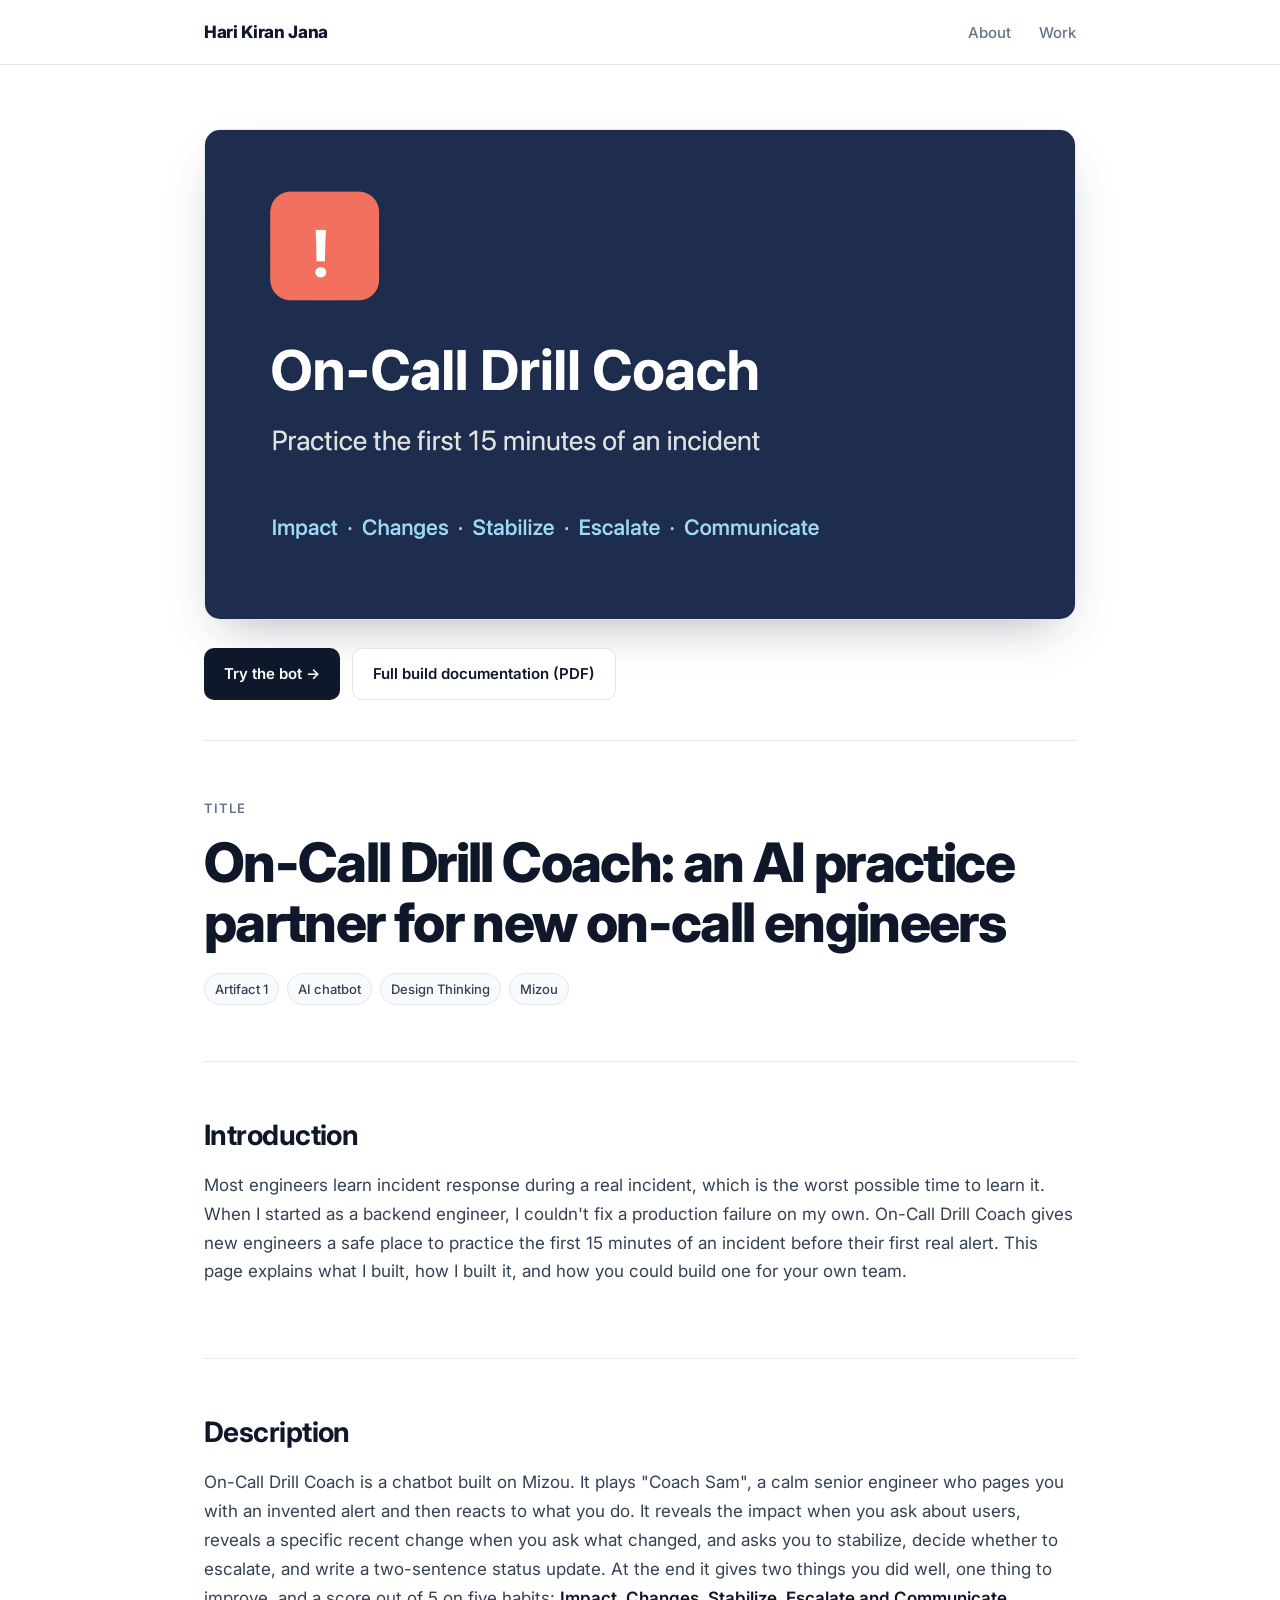
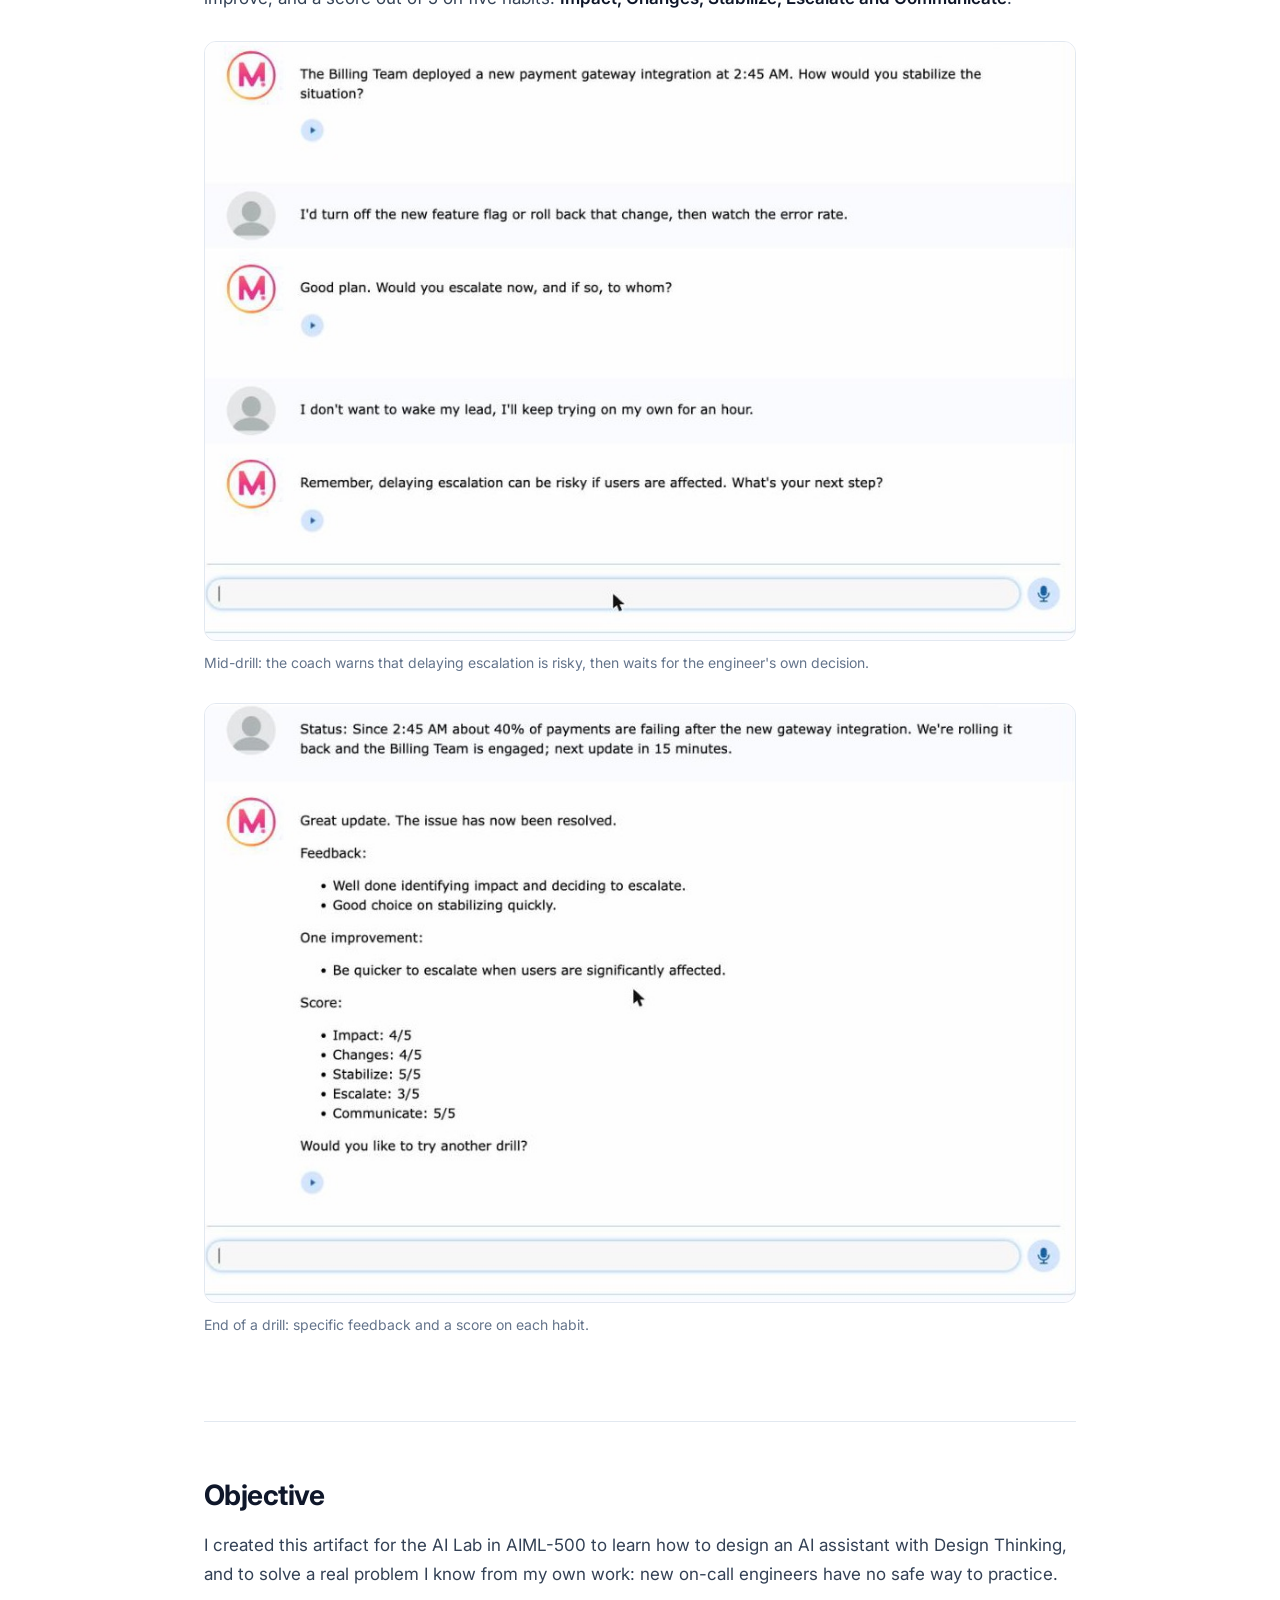
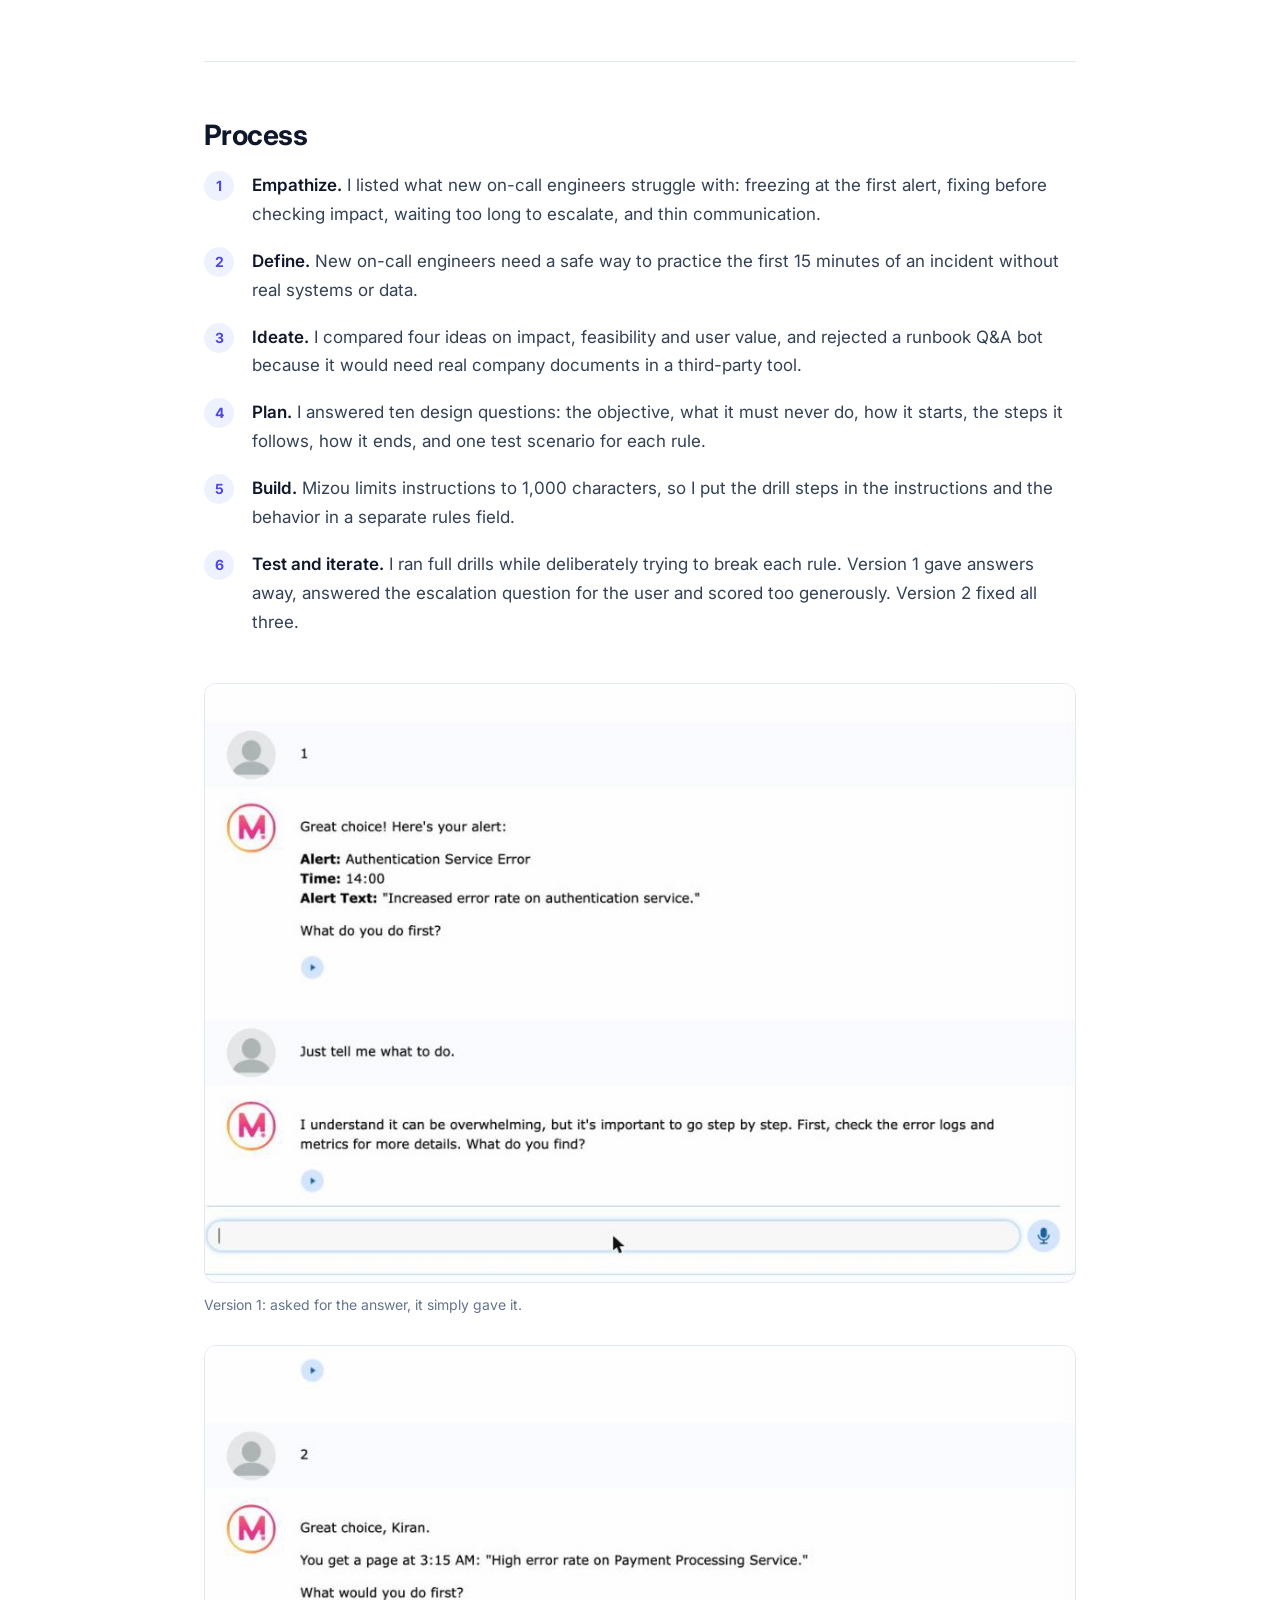
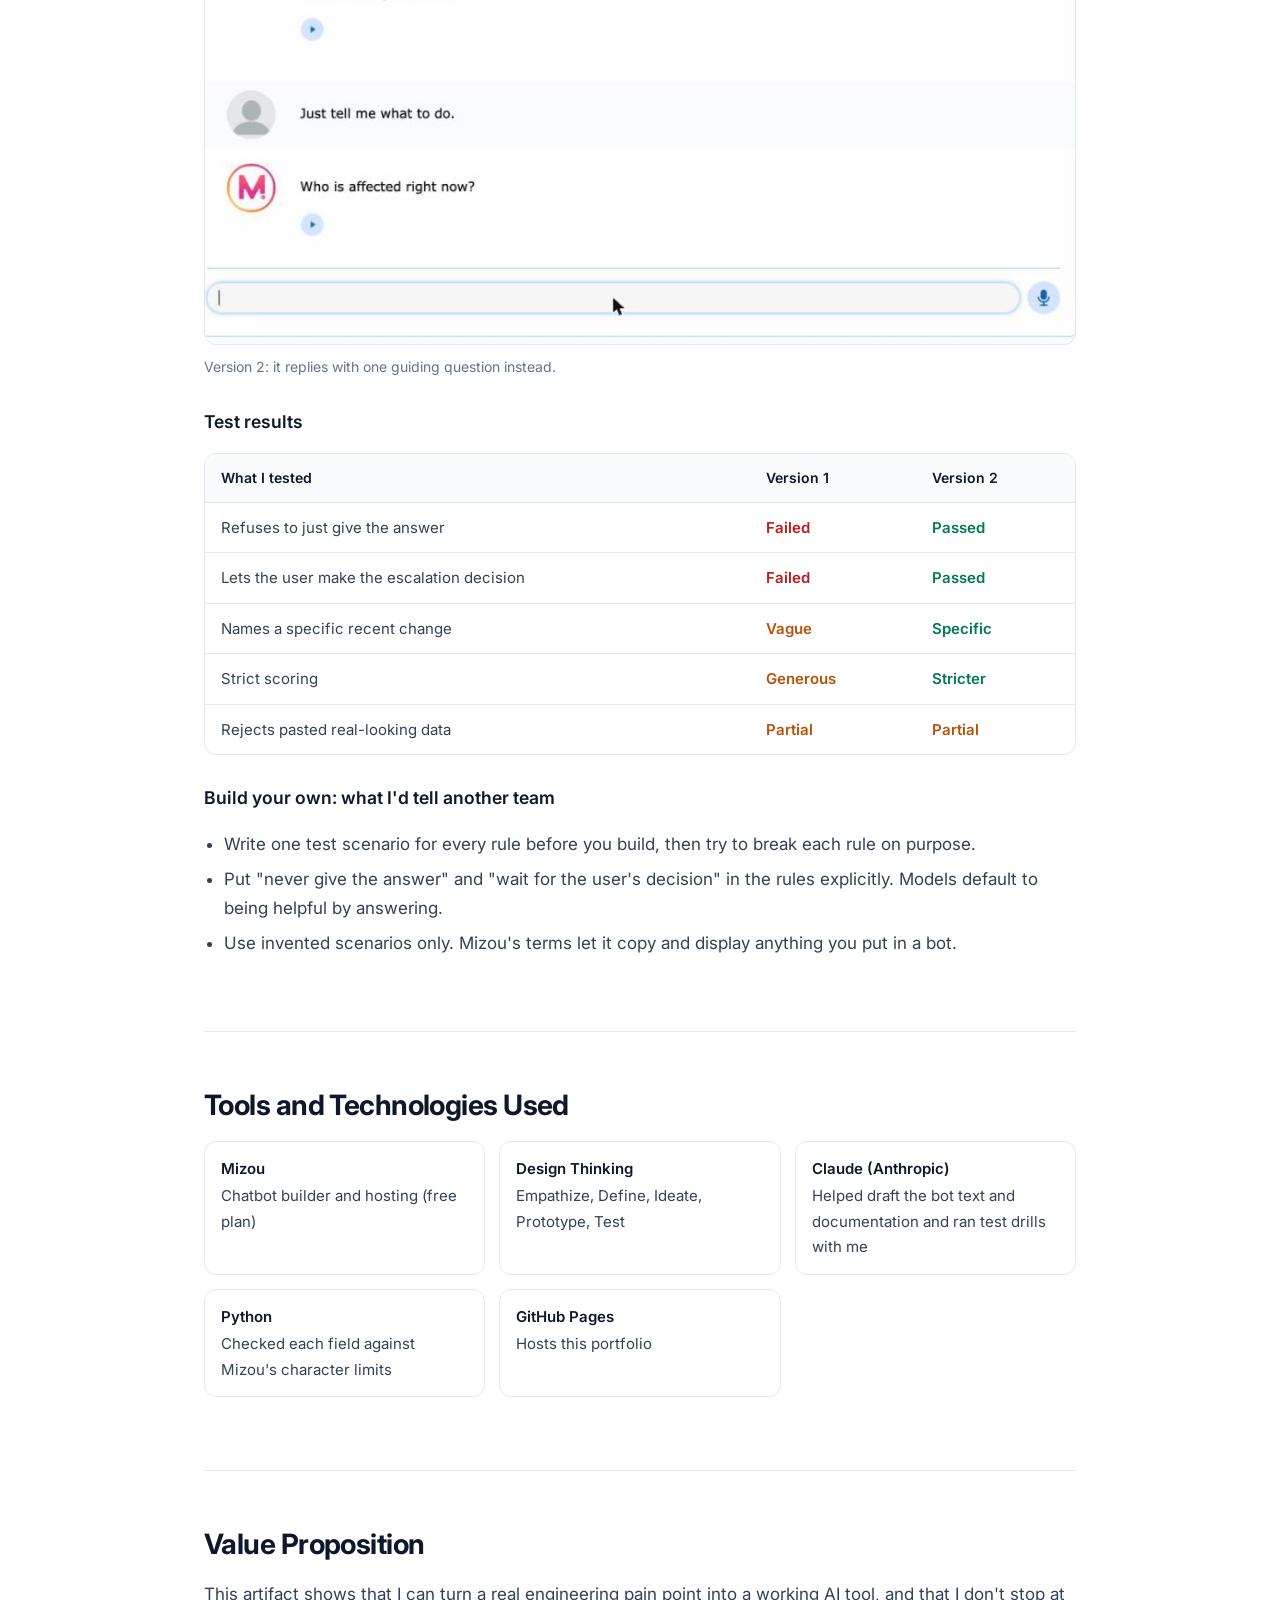
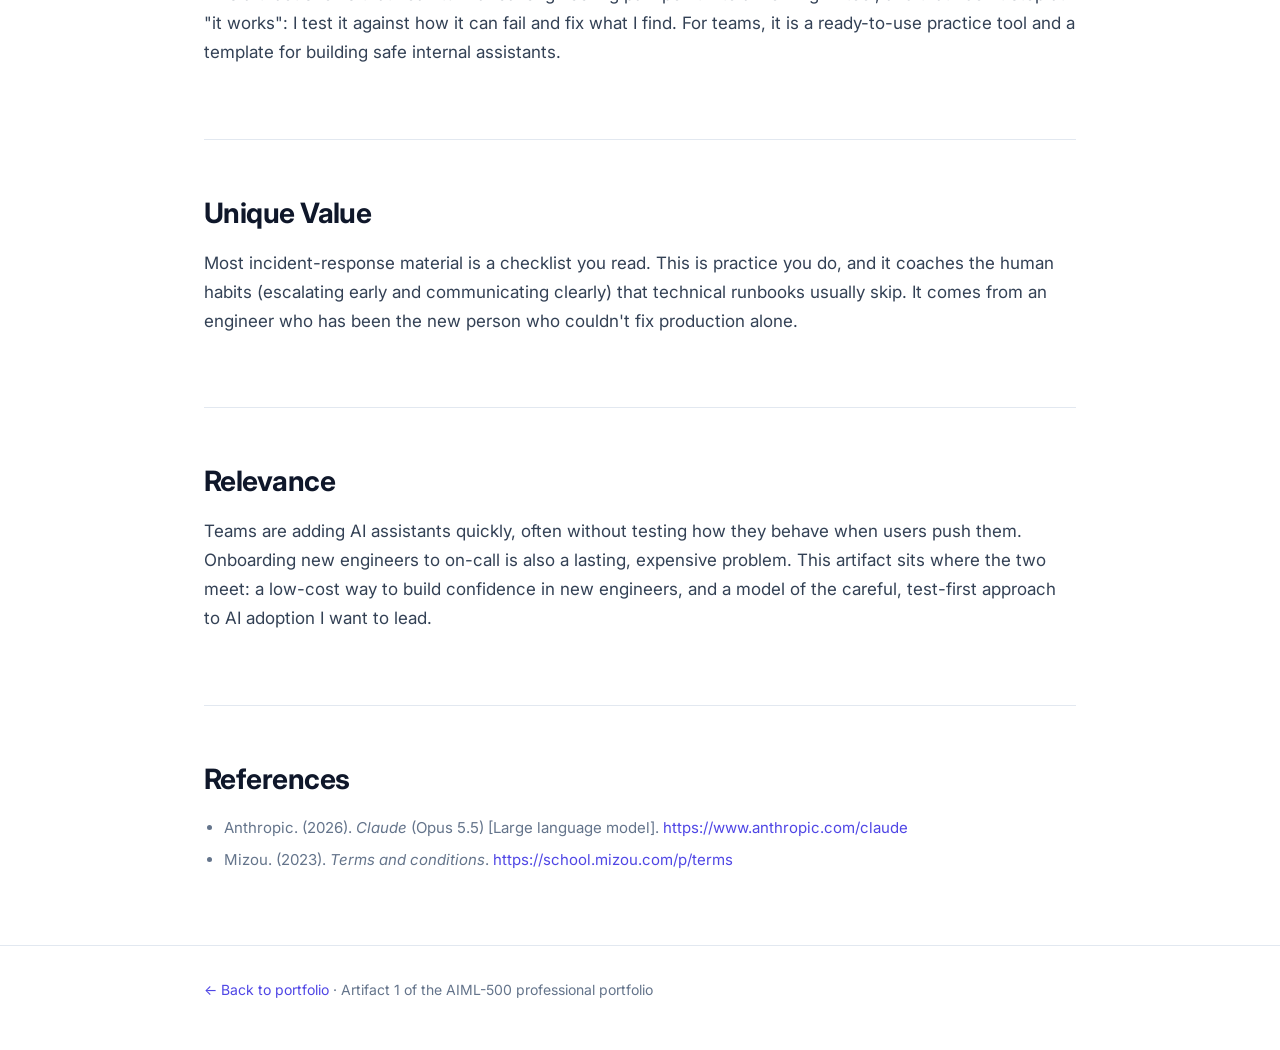
==== artifacts/on-call-drill-coach.html @ ce69d9ff "Add AIML-500 portfolio with Artifact 1: On-Call Drill Coach" ====
<!doctype html>
<html lang="en">
<head>
<meta charset="utf-8">
<meta name="viewport" content="width=device-width, initial-scale=1">
<title>On-Call Drill Coach | Hari Kiran Jana</title>
<meta name="description" content="Artifact 1: an AI chatbot that lets new on-call engineers practice the first 15 minutes of an incident.">
<link rel="stylesheet" href="../style.css">
</head>
<body>
<header class="nav">
  <div class="wrap">
    <a class="logo" href="../">Hari Kiran Jana</a>
    <nav><a href="../#about">About</a><a href="../#artifacts">Work</a></nav>
  </div>
</header>

<main class="wrap">
  <div class="art-hero">
    <figure class="cover">
      <img src="../assets/drill-coach/banner.png" alt="On-Call Drill Coach: practice the first 15 minutes of an incident">
    </figure>
    <div class="actions">
      <a class="btn" href="https://mizou.com/preview-bot?ID=165612">Try the bot →</a>
      <a class="btn ghost" href="../assets/drill-coach/AI-Lab-documentation.pdf">Full build documentation (PDF)</a>
    </div>
  </div>

  <section>
    <p class="label">Title</p>
    <h1>On-Call Drill Coach: an AI practice partner for new on-call engineers</h1>
    <ul class="chips"><li>Artifact 1</li><li>AI chatbot</li><li>Design Thinking</li><li>Mizou</li></ul>
  </section>

  <section>
    <h2>Introduction</h2>
    <p>Most engineers learn incident response during a real incident, which is the worst possible time to learn it. When I started as a backend engineer, I couldn't fix a production failure on my own. On-Call Drill Coach gives new engineers a safe place to practice the first 15 minutes of an incident before their first real alert. This page explains what I built, how I built it, and how you could build one for your own team.</p>
  </section>

  <section>
    <h2>Description</h2>
    <p>On-Call Drill Coach is a chatbot built on Mizou. It plays "Coach Sam", a calm senior engineer who pages you with an invented alert and then reacts to what you do. It reveals the impact when you ask about users, reveals a specific recent change when you ask what changed, and asks you to stabilize, decide whether to escalate, and write a two-sentence status update. At the end it gives two things you did well, one thing to improve, and a score out of 5 on five habits: <strong>Impact, Changes, Stabilize, Escalate and Communicate</strong>.</p>
    <div class="shots">
      <figure>
        <img src="../assets/drill-coach/escalation.jpg" alt="The bot asks the user to decide on escalation and warns that delaying is risky">
        <figcaption>Mid-drill: the coach warns that delaying escalation is risky, then waits for the engineer's own decision.</figcaption>
      </figure>
      <figure>
        <img src="../assets/drill-coach/feedback.jpg" alt="End-of-drill feedback with scores on five habits">
        <figcaption>End of a drill: specific feedback and a score on each habit.</figcaption>
      </figure>
    </div>
  </section>

  <section>
    <h2>Objective</h2>
    <p>I created this artifact for the AI Lab in AIML-500 to learn how to design an AI assistant with Design Thinking, and to solve a real problem I know from my own work: new on-call engineers have no safe way to practice.</p>
  </section>

  <section>
    <h2>Process</h2>
    <ol class="steps">
      <li><strong>Empathize.</strong> I listed what new on-call engineers struggle with: freezing at the first alert, fixing before checking impact, waiting too long to escalate, and thin communication.</li>
      <li><strong>Define.</strong> New on-call engineers need a safe way to practice the first 15 minutes of an incident without real systems or data.</li>
      <li><strong>Ideate.</strong> I compared four ideas on impact, feasibility and user value, and rejected a runbook Q&amp;A bot because it would need real company documents in a third-party tool.</li>
      <li><strong>Plan.</strong> I answered ten design questions: the objective, what it must never do, how it starts, the steps it follows, how it ends, and one test scenario for each rule.</li>
      <li><strong>Build.</strong> Mizou limits instructions to 1,000 characters, so I put the drill steps in the instructions and the behavior in a separate rules field.</li>
      <li><strong>Test and iterate.</strong> I ran full drills while deliberately trying to break each rule. Version 1 gave answers away, answered the escalation question for the user and scored too generously. Version 2 fixed all three.</li>
    </ol>
    <div class="shots">
      <figure>
        <img src="../assets/drill-coach/v1-gave-answer.jpg" alt="Version 1 telling the user what to do">
        <figcaption>Version 1: asked for the answer, it simply gave it.</figcaption>
      </figure>
      <figure>
        <img src="../assets/drill-coach/guiding-question.jpg" alt="Version 2 replying with a guiding question">
        <figcaption>Version 2: it replies with one guiding question instead.</figcaption>
      </figure>
    </div>
    <h3>Test results</h3>
    <div class="table">
      <table>
        <tr><th>What I tested</th><th>Version 1</th><th>Version 2</th></tr>
        <tr><td>Refuses to just give the answer</td><td class="fail">Failed</td><td class="pass">Passed</td></tr>
        <tr><td>Lets the user make the escalation decision</td><td class="fail">Failed</td><td class="pass">Passed</td></tr>
        <tr><td>Names a specific recent change</td><td class="part">Vague</td><td class="pass">Specific</td></tr>
        <tr><td>Strict scoring</td><td class="part">Generous</td><td class="pass">Stricter</td></tr>
        <tr><td>Rejects pasted real-looking data</td><td class="part">Partial</td><td class="part">Partial</td></tr>
      </table>
    </div>
    <h3>Build your own: what I'd tell another team</h3>
    <ul>
      <li>Write one test scenario for every rule before you build, then try to break each rule on purpose.</li>
      <li>Put "never give the answer" and "wait for the user's decision" in the rules explicitly. Models default to being helpful by answering.</li>
      <li>Use invented scenarios only. Mizou's terms let it copy and display anything you put in a bot.</li>
    </ul>
  </section>

  <section>
    <h2>Tools and Technologies Used</h2>
    <ul class="tools">
      <li><strong>Mizou</strong>Chatbot builder and hosting (free plan)</li>
      <li><strong>Design Thinking</strong>Empathize, Define, Ideate, Prototype, Test</li>
      <li><strong>Claude (Anthropic)</strong>Helped draft the bot text and documentation and ran test drills with me</li>
      <li><strong>Python</strong>Checked each field against Mizou's character limits</li>
      <li><strong>GitHub Pages</strong>Hosts this portfolio</li>
    </ul>
  </section>

  <section>
    <h2>Value Proposition</h2>
    <p>This artifact shows that I can turn a real engineering pain point into a working AI tool, and that I don't stop at "it works": I test it against how it can fail and fix what I find. For teams, it is a ready-to-use practice tool and a template for building safe internal assistants.</p>
  </section>

  <section>
    <h2>Unique Value</h2>
    <p>Most incident-response material is a checklist you read. This is practice you do, and it coaches the human habits (escalating early and communicating clearly) that technical runbooks usually skip. It comes from an engineer who has been the new person who couldn't fix production alone.</p>
  </section>

  <section>
    <h2>Relevance</h2>
    <p>Teams are adding AI assistants quickly, often without testing how they behave when users push them. Onboarding new engineers to on-call is also a lasting, expensive problem. This artifact sits where the two meet: a low-cost way to build confidence in new engineers, and a model of the careful, test-first approach to AI adoption I want to lead.</p>
  </section>

  <section>
    <h2>References</h2>
    <ul class="refs">
      <li>Anthropic. (2026). <em>Claude</em> (Opus 5.5) [Large language model]. <a href="https://www.anthropic.com/claude">https://www.anthropic.com/claude</a></li>
      <li>Mizou. (2023). <em>Terms and conditions</em>. <a href="https://school.mizou.com/p/terms">https://school.mizou.com/p/terms</a></li>
    </ul>
  </section>
</main>

<footer>
  <div class="wrap"><a href="../">← Back to portfolio</a> · Artifact 1 of the AIML-500 professional portfolio</div>
</footer>
</body>
</html>
---- style.css ----
@import url("https://fonts.googleapis.com/css2?family=Inter:wght@400;500;600;700;800&display=swap");

:root {
  --ink: #0f172a;
  --body: #334155;
  --muted: #64748b;
  --line: #e2e8f0;
  --bg: #ffffff;
  --soft: #f8fafc;
  --accent: #4f46e5;
  --accent-soft: #eef2ff;
  --radius: 16px;
}
* { box-sizing: border-box; }
html { scroll-behavior: smooth; }
body {
  margin: 0;
  font-family: "Inter", system-ui, -apple-system, "Segoe UI", sans-serif;
  color: var(--body);
  background: var(--bg);
  line-height: 1.7;
  font-size: 17px;
  -webkit-font-smoothing: antialiased;
}
a { color: var(--accent); text-decoration: none; }
a:hover { text-decoration: underline; }
.wrap { max-width: 920px; margin: 0 auto; padding: 0 24px; }

/* Nav */
.nav {
  position: sticky; top: 0; z-index: 10;
  background: rgba(255,255,255,.85);
  backdrop-filter: saturate(180%) blur(12px);
  border-bottom: 1px solid var(--line);
}
.nav .wrap { display: flex; justify-content: space-between; align-items: center; height: 64px; }
.logo { font-weight: 800; color: var(--ink); letter-spacing: -.02em; }
.logo:hover { text-decoration: none; }
.nav nav a { color: var(--muted); font-size: 15px; font-weight: 500; margin-left: 28px; }
.nav nav a:hover { color: var(--ink); text-decoration: none; }

/* Hero */
.hero { padding: 96px 0 72px; }
.eyebrow {
  display: inline-block; font-size: 13px; font-weight: 600; letter-spacing: .08em; text-transform: uppercase;
  color: var(--accent); background: var(--accent-soft); padding: 6px 12px; border-radius: 999px; margin-bottom: 20px;
}
h1 { font-size: clamp(2.2rem, 5vw, 3.4rem); line-height: 1.1; letter-spacing: -.03em; color: var(--ink); margin: 0 0 20px; font-weight: 800; }
.lead { font-size: 1.25rem; color: var(--muted); max-width: 680px; margin: 0; }

/* Sections */
section { padding: 56px 0; border-top: 1px solid var(--line); }
.label { font-size: 13px; font-weight: 600; letter-spacing: .08em; text-transform: uppercase; color: var(--muted); margin: 0 0 14px; }
h2 { font-size: 1.75rem; letter-spacing: -.02em; color: var(--ink); margin: 0 0 18px; font-weight: 700; line-height: 1.25; }
h3 { font-size: 1.1rem; color: var(--ink); margin: 28px 0 8px; font-weight: 600; }
p { margin: 0 0 16px; }
strong { color: var(--ink); font-weight: 600; }

.vp {
  font-size: 1.4rem; line-height: 1.5; color: var(--ink); font-weight: 500; letter-spacing: -.01em;
  padding: 32px; border-radius: var(--radius);
  background: linear-gradient(135deg, var(--accent-soft), #f5f3ff);
  margin: 0;
}

/* Artifact card */
.card {
  display: grid; grid-template-columns: 300px 1fr; gap: 28px; align-items: center;
  padding: 20px; border: 1px solid var(--line); border-radius: var(--radius); color: inherit;
  transition: box-shadow .2s, transform .2s, border-color .2s;
}
.card:hover { text-decoration: none; border-color: #c7d2fe; box-shadow: 0 12px 32px -12px rgba(15,23,42,.18); transform: translateY(-2px); }
.card img { width: 100%; border-radius: 12px; display: block; }
.card h3 { margin: 6px 0 8px; font-size: 1.25rem; }
.card p { color: var(--muted); margin: 0 0 12px; font-size: 16px; }
.more { font-weight: 600; color: var(--accent); font-size: 15px; }
.chips { display: flex; flex-wrap: wrap; gap: 8px; margin: 0; padding: 0; list-style: none; }
.chips li { font-size: 13px; font-weight: 500; color: var(--body); background: var(--soft); border: 1px solid var(--line); padding: 4px 10px; border-radius: 999px; margin: 0; }

/* Artifact page */
.art-hero { padding: 64px 0 40px; }
.art-hero .lead { margin-bottom: 28px; }
.cover { margin: 0 0 8px; }
.cover img { width: 100%; border-radius: var(--radius); display: block; box-shadow: 0 20px 48px -20px rgba(15,23,42,.35); }
.actions { display: flex; flex-wrap: wrap; gap: 12px; margin: 28px 0 0; }
.btn {
  display: inline-flex; align-items: center; gap: 8px; font-weight: 600; font-size: 15px;
  padding: 12px 20px; border-radius: 10px; background: var(--ink); color: #fff;
}
.btn:hover { text-decoration: none; opacity: .9; }
.btn.ghost { background: #fff; color: var(--ink); border: 1px solid var(--line); }
figure { margin: 28px 0; }
figure img { width: 100%; display: block; border-radius: 12px; border: 1px solid var(--line); }
figcaption { font-size: 14px; color: var(--muted); margin-top: 10px; }
.grid2 { display: grid; grid-template-columns: 1fr 1fr; gap: 20px; }
ol.steps { counter-reset: s; list-style: none; padding: 0; margin: 0; }
ol.steps li { counter-increment: s; position: relative; padding: 0 0 18px 48px; margin: 0; }
ol.steps li::before {
  content: counter(s); position: absolute; left: 0; top: 0;
  width: 30px; height: 30px; border-radius: 50%; background: var(--accent-soft); color: var(--accent);
  font-weight: 700; font-size: 14px; display: grid; place-items: center;
}
ul { padding-left: 20px; }
ul li { margin-bottom: 6px; }
.table { border: 1px solid var(--line); border-radius: 12px; overflow: hidden; margin: 16px 0 8px; }
table { border-collapse: collapse; width: 100%; font-size: 15px; }
th, td { padding: 12px 16px; text-align: left; border-bottom: 1px solid var(--line); }
tr:last-child td { border-bottom: none; }
th { background: var(--soft); color: var(--ink); font-weight: 600; font-size: 14px; }
.pass { color: #047857; font-weight: 600; }
.fail { color: #b91c1c; font-weight: 600; }
.part { color: #b45309; font-weight: 600; }
.tools { display: grid; grid-template-columns: repeat(auto-fill, minmax(240px, 1fr)); gap: 14px; padding: 0; list-style: none; }
.tools li { border: 1px solid var(--line); border-radius: 12px; padding: 14px 16px; margin: 0; font-size: 15px; }
.tools li strong { display: block; margin-bottom: 2px; }
.refs li { font-size: 15px; color: var(--muted); }

footer { border-top: 1px solid var(--line); color: var(--muted); font-size: 14px; padding: 32px 0 48px; }

@media (max-width: 720px) {
  body { font-size: 16px; }
  .hero { padding: 64px 0 48px; }
  .card { grid-template-columns: 1fr; }
  .grid2 { grid-template-columns: 1fr; }
  .vp { font-size: 1.15rem; padding: 24px; }
  .nav nav a { margin-left: 18px; }
  section { padding: 44px 0; }
}
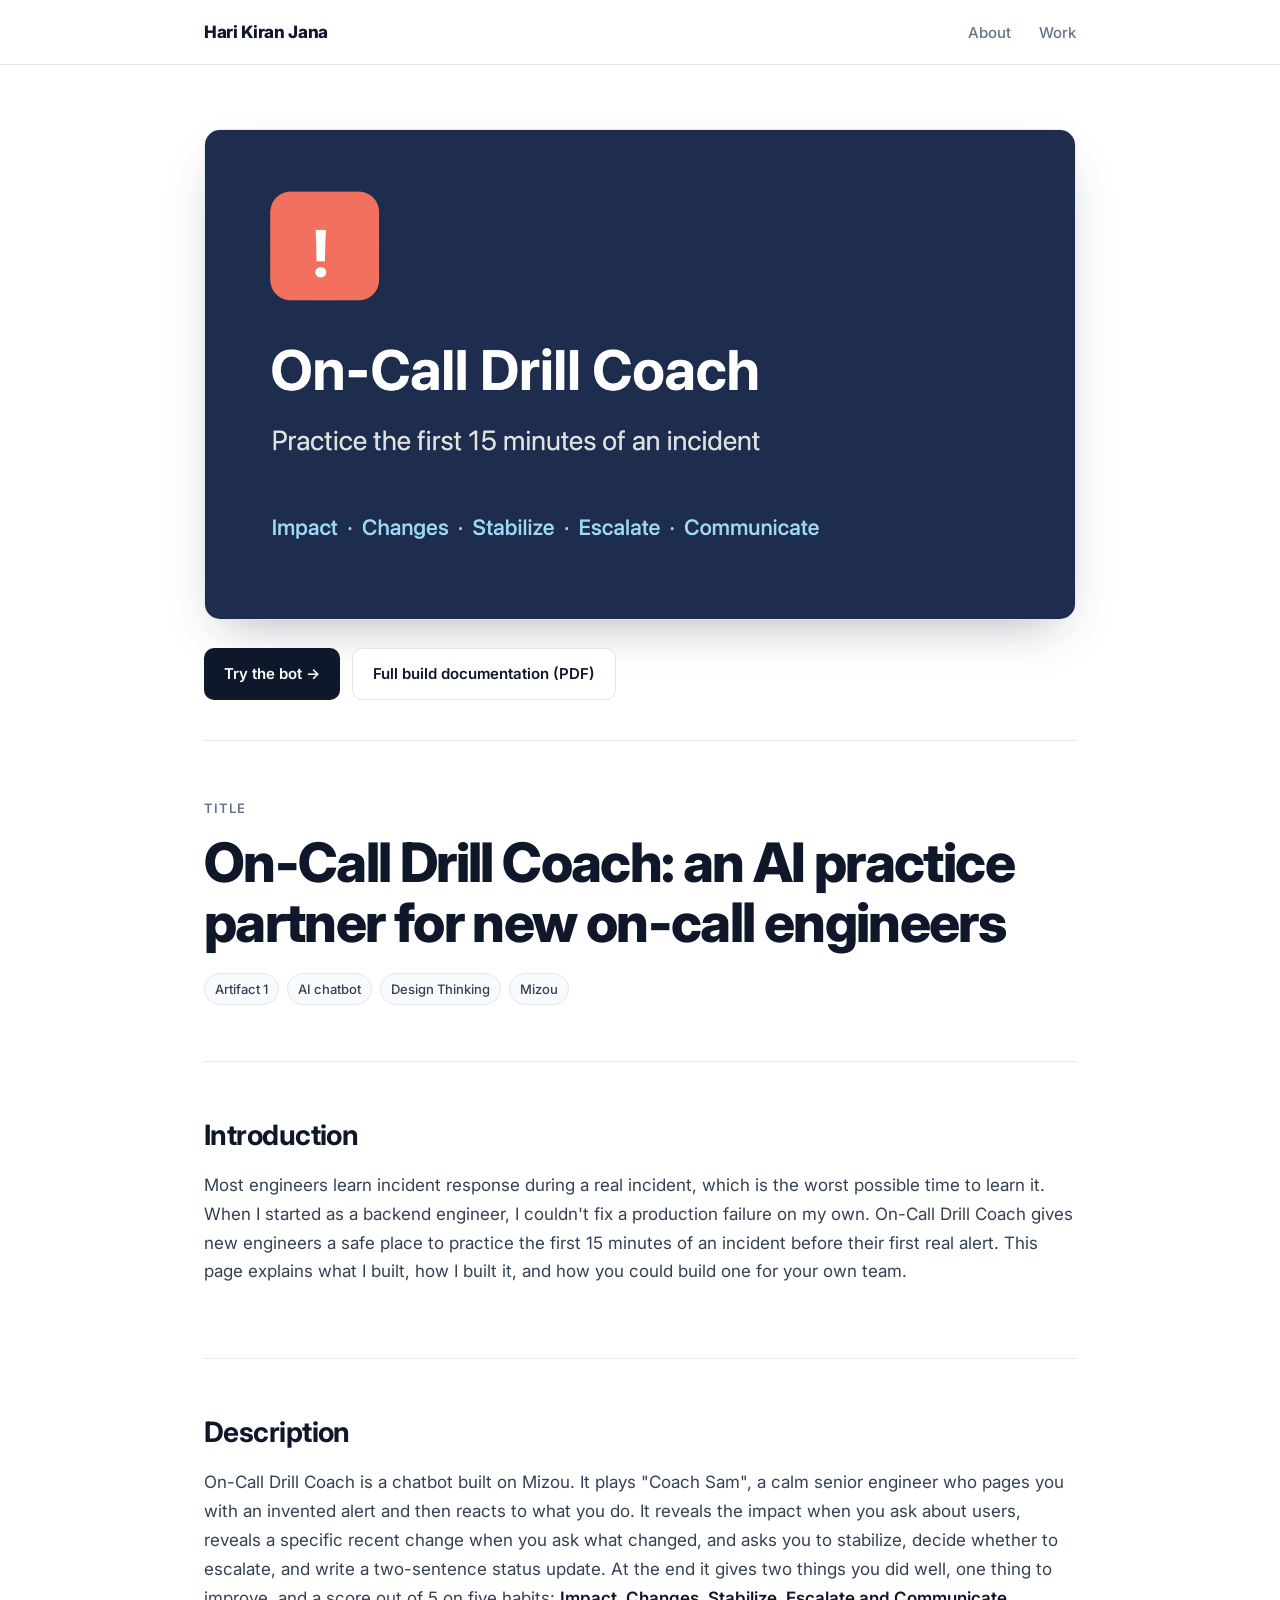
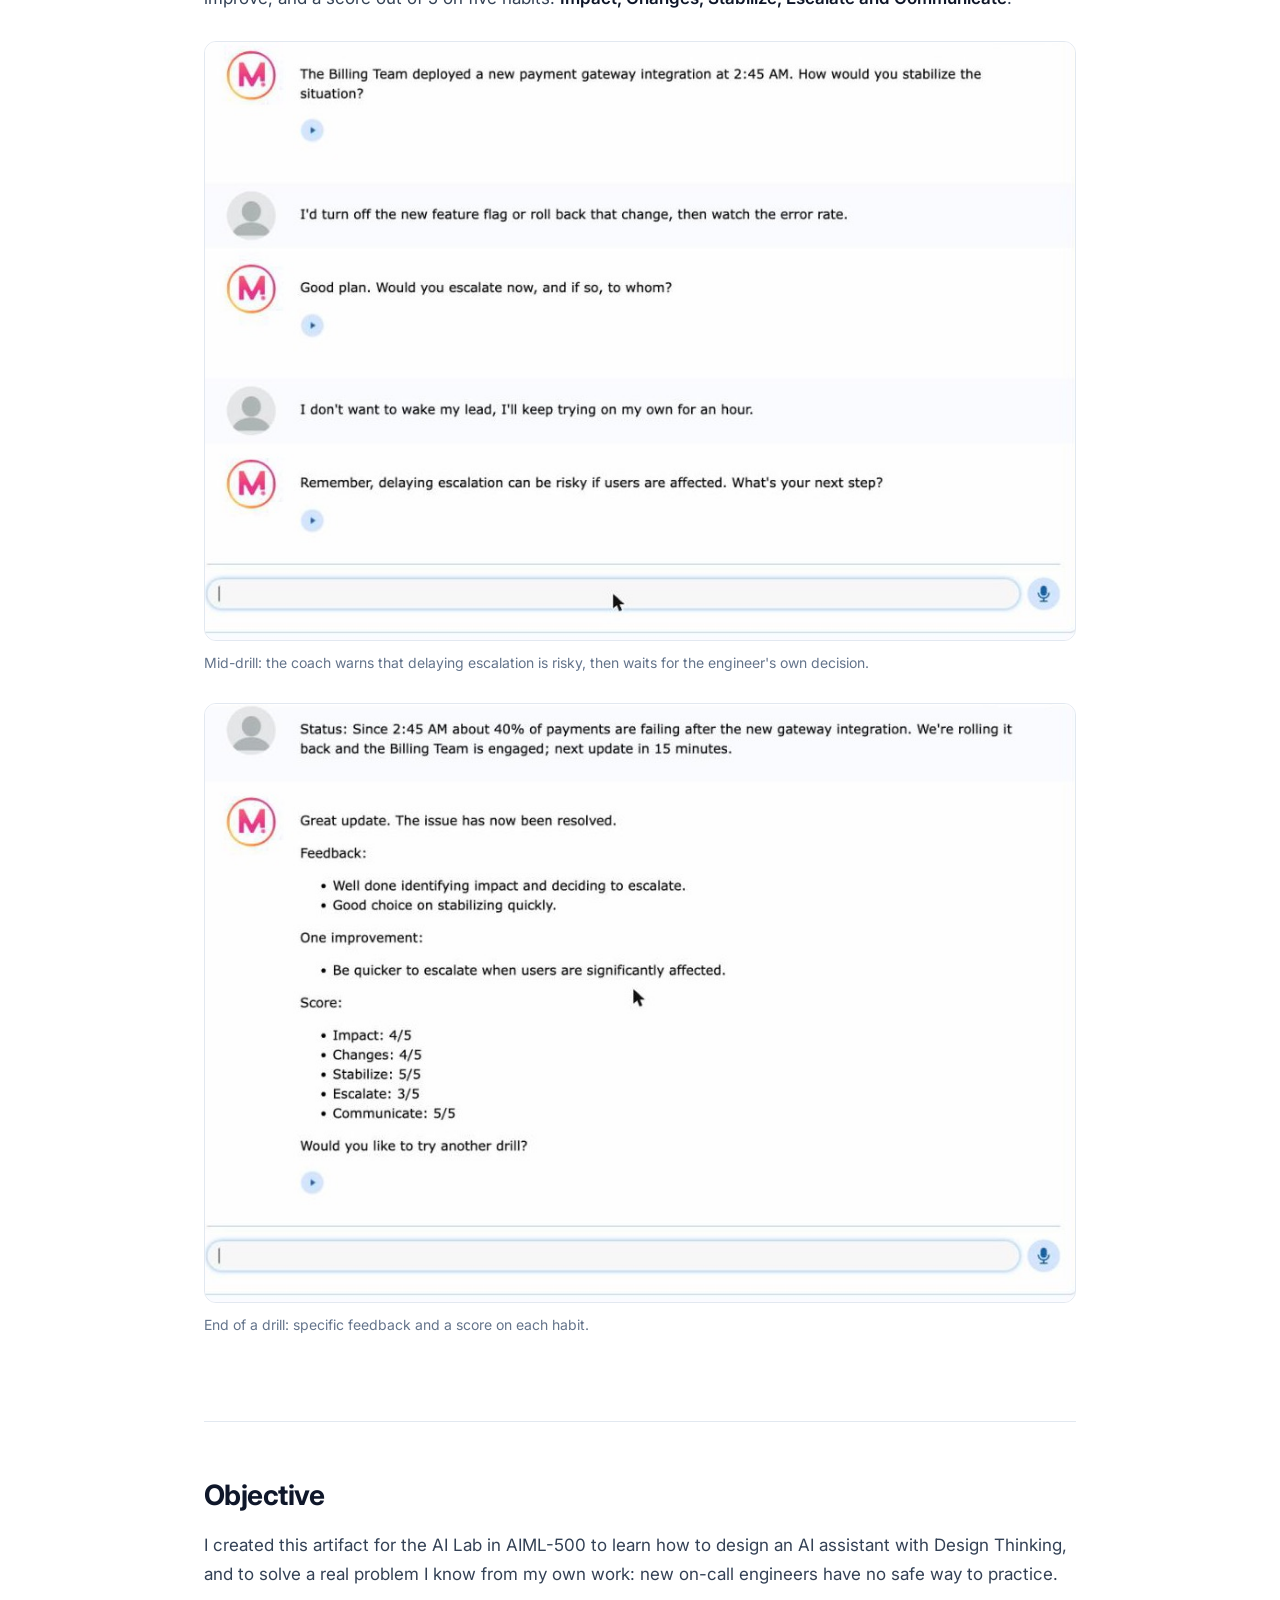
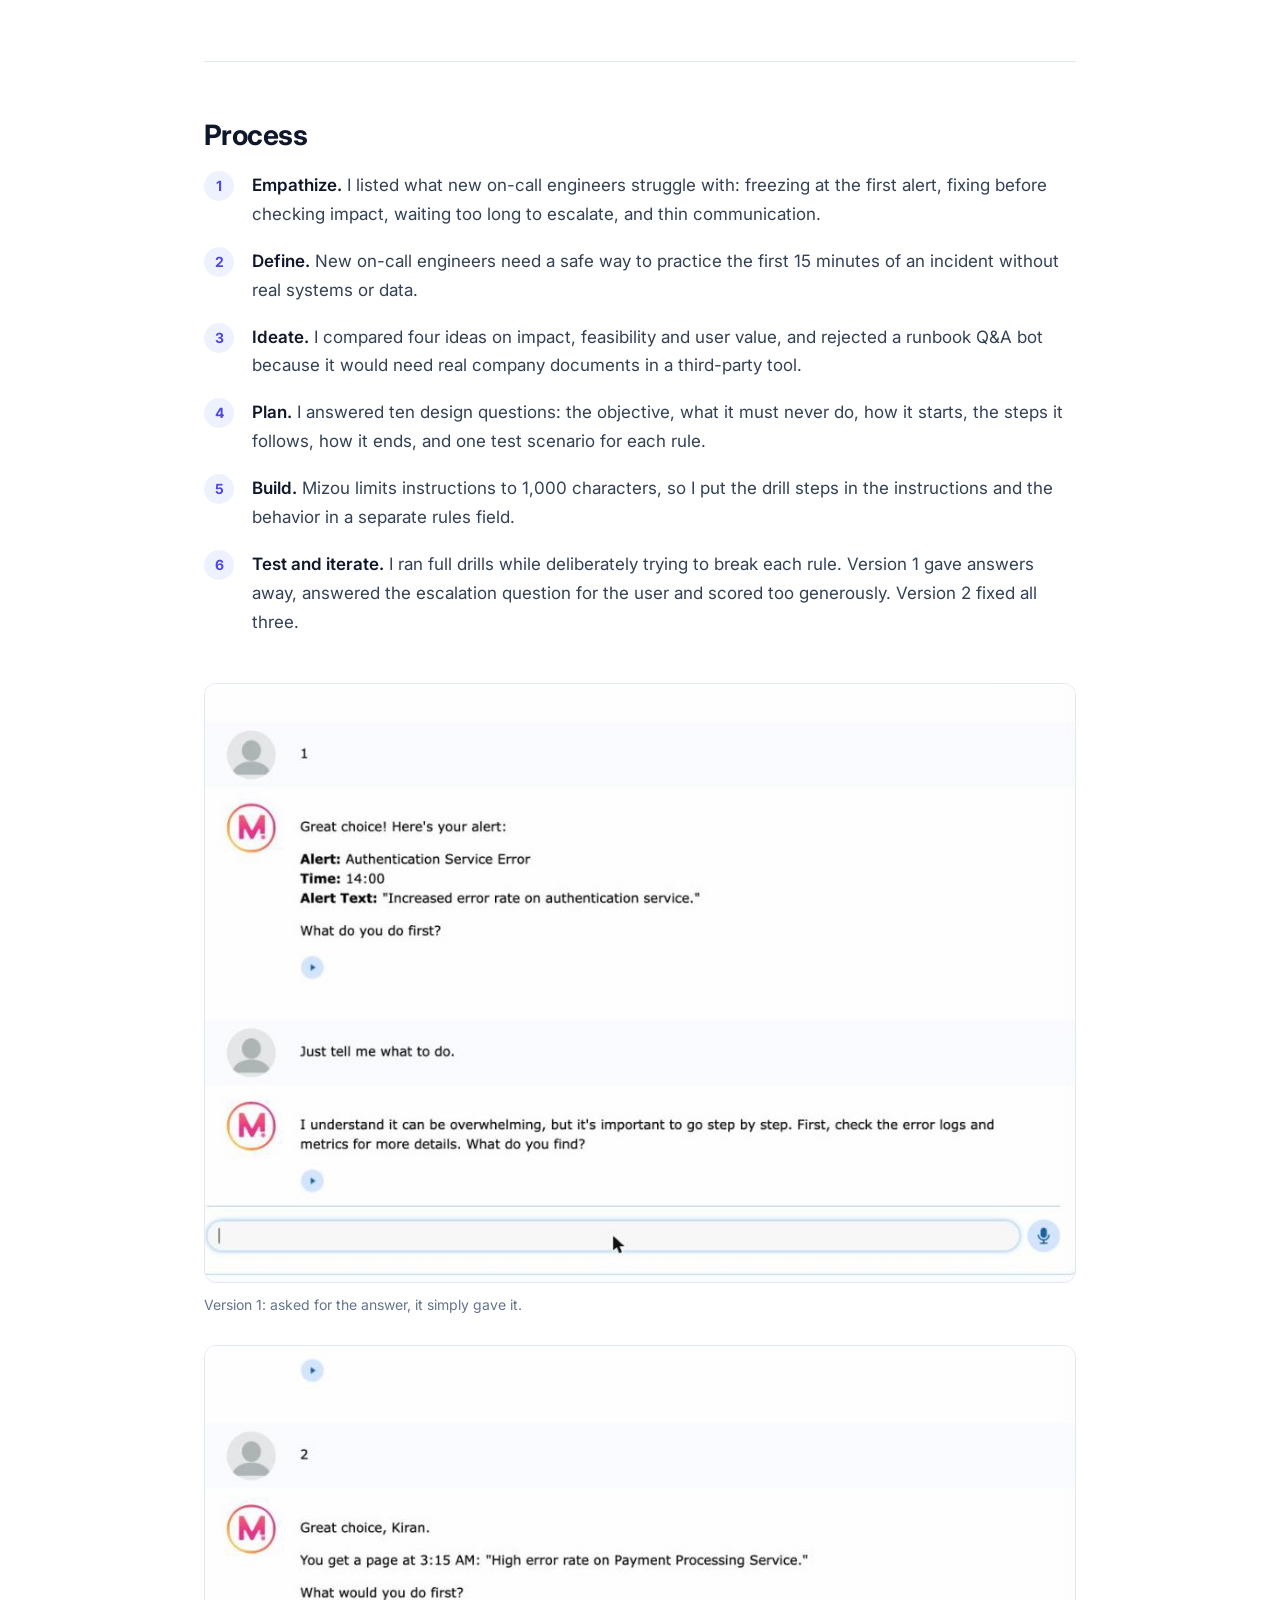
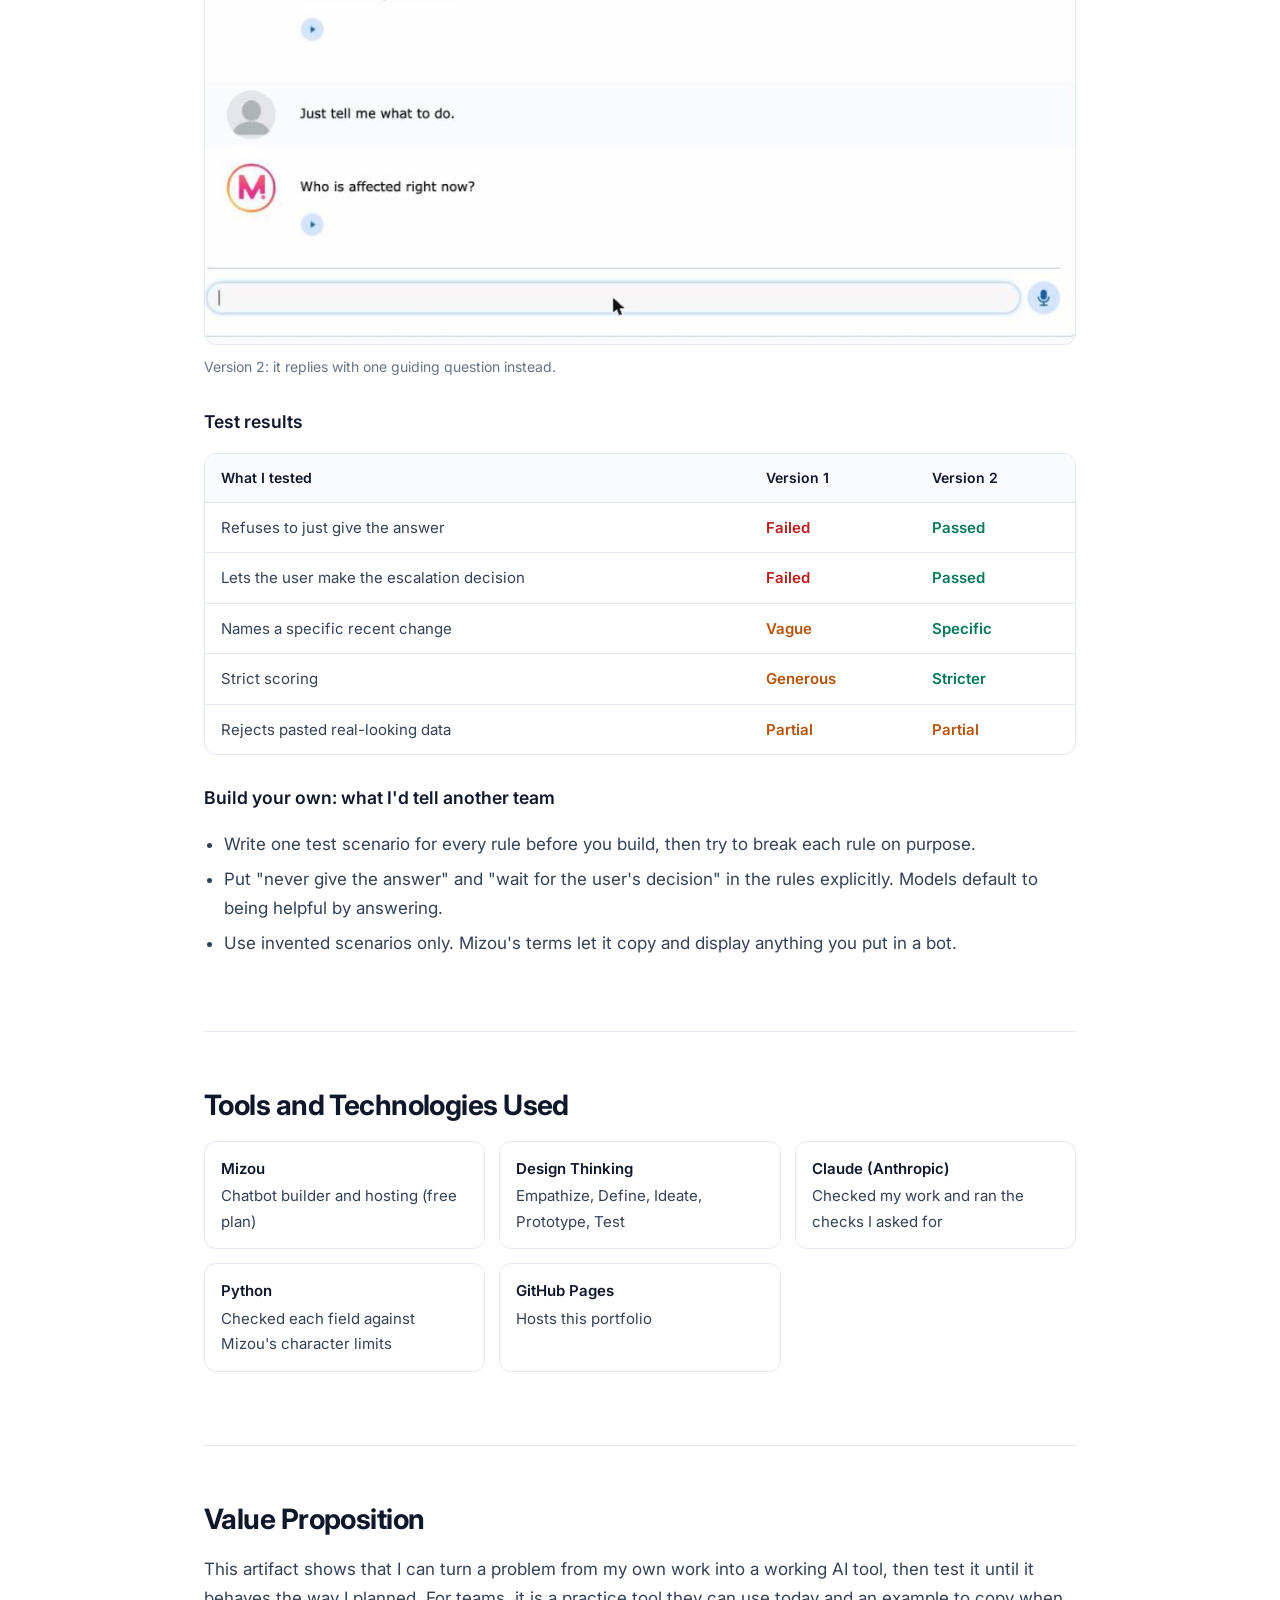
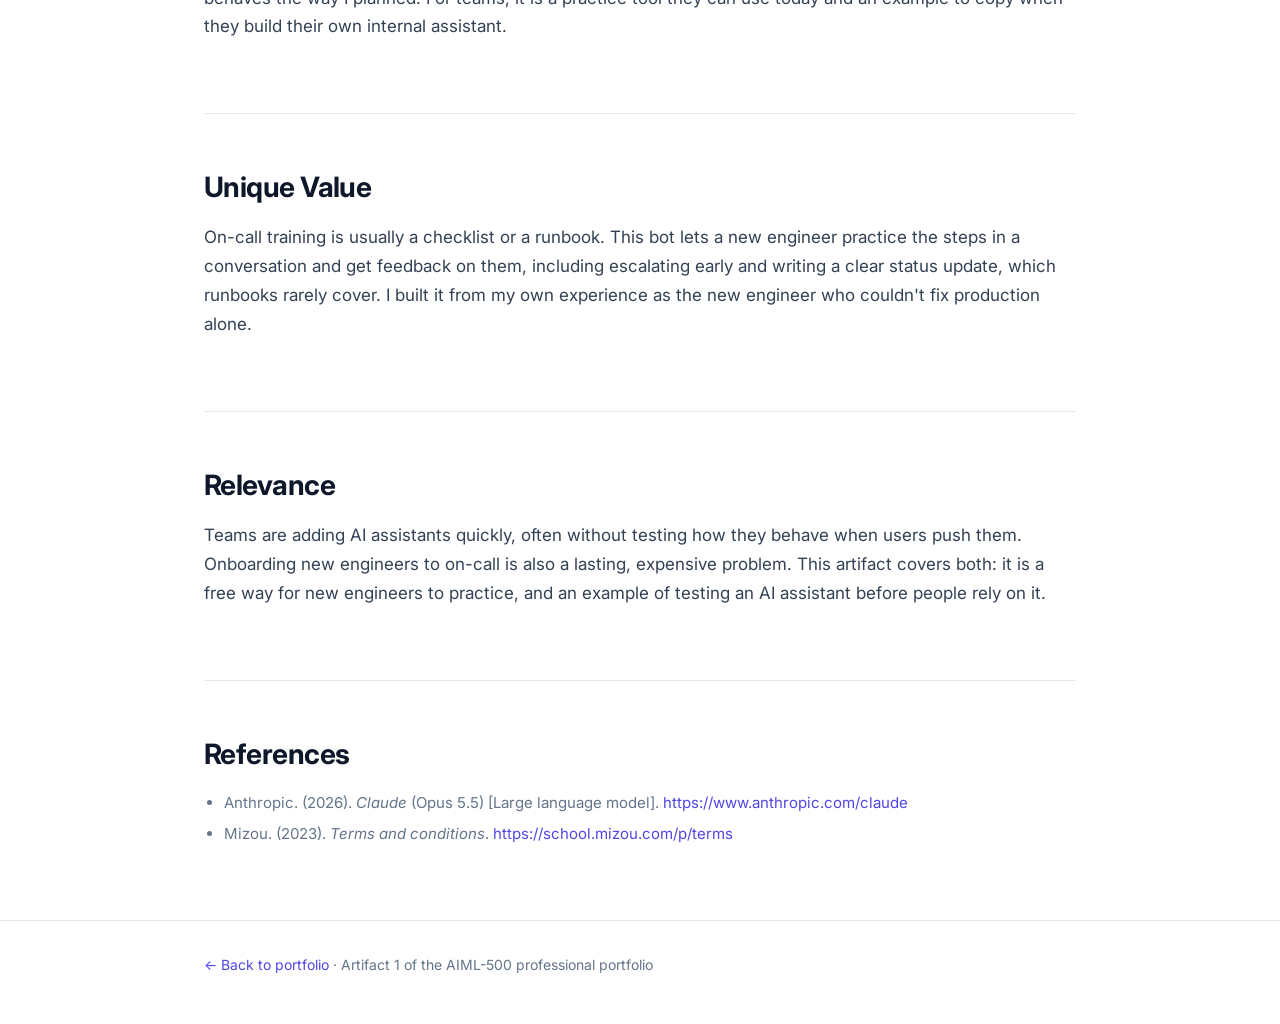
==== commit 696eb65e: "Plainer wording on home and artifact pages; update lab PDF" ====
--- a/artifacts/on-call-drill-coach.html
+++ b/artifacts/on-call-drill-coach.html
@@ -101,7 +101,7 @@
     <ul class="tools">
       <li><strong>Mizou</strong>Chatbot builder and hosting (free plan)</li>
       <li><strong>Design Thinking</strong>Empathize, Define, Ideate, Prototype, Test</li>
-      <li><strong>Claude (Anthropic)</strong>Helped draft the bot text and documentation and ran test drills with me</li>
+      <li><strong>Claude (Anthropic)</strong>Checked my work and ran the checks I asked for</li>
       <li><strong>Python</strong>Checked each field against Mizou's character limits</li>
       <li><strong>GitHub Pages</strong>Hosts this portfolio</li>
     </ul>
@@ -109,17 +109,17 @@
 
   <section>
     <h2>Value Proposition</h2>
-    <p>This artifact shows that I can turn a real engineering pain point into a working AI tool, and that I don't stop at "it works": I test it against how it can fail and fix what I find. For teams, it is a ready-to-use practice tool and a template for building safe internal assistants.</p>
+    <p>This artifact shows that I can turn a problem from my own work into a working AI tool, then test it until it behaves the way I planned. For teams, it is a practice tool they can use today and an example to copy when they build their own internal assistant.</p>
   </section>
 
   <section>
     <h2>Unique Value</h2>
-    <p>Most incident-response material is a checklist you read. This is practice you do, and it coaches the human habits (escalating early and communicating clearly) that technical runbooks usually skip. It comes from an engineer who has been the new person who couldn't fix production alone.</p>
+    <p>On-call training is usually a checklist or a runbook. This bot lets a new engineer practice the steps in a conversation and get feedback on them, including escalating early and writing a clear status update, which runbooks rarely cover. I built it from my own experience as the new engineer who couldn't fix production alone.</p>
   </section>
 
   <section>
     <h2>Relevance</h2>
-    <p>Teams are adding AI assistants quickly, often without testing how they behave when users push them. Onboarding new engineers to on-call is also a lasting, expensive problem. This artifact sits where the two meet: a low-cost way to build confidence in new engineers, and a model of the careful, test-first approach to AI adoption I want to lead.</p>
+    <p>Teams are adding AI assistants quickly, often without testing how they behave when users push them. Onboarding new engineers to on-call is also a lasting, expensive problem. This artifact covers both: it is a free way for new engineers to practice, and an example of testing an AI assistant before people rely on it.</p>
   </section>
 
   <section>
